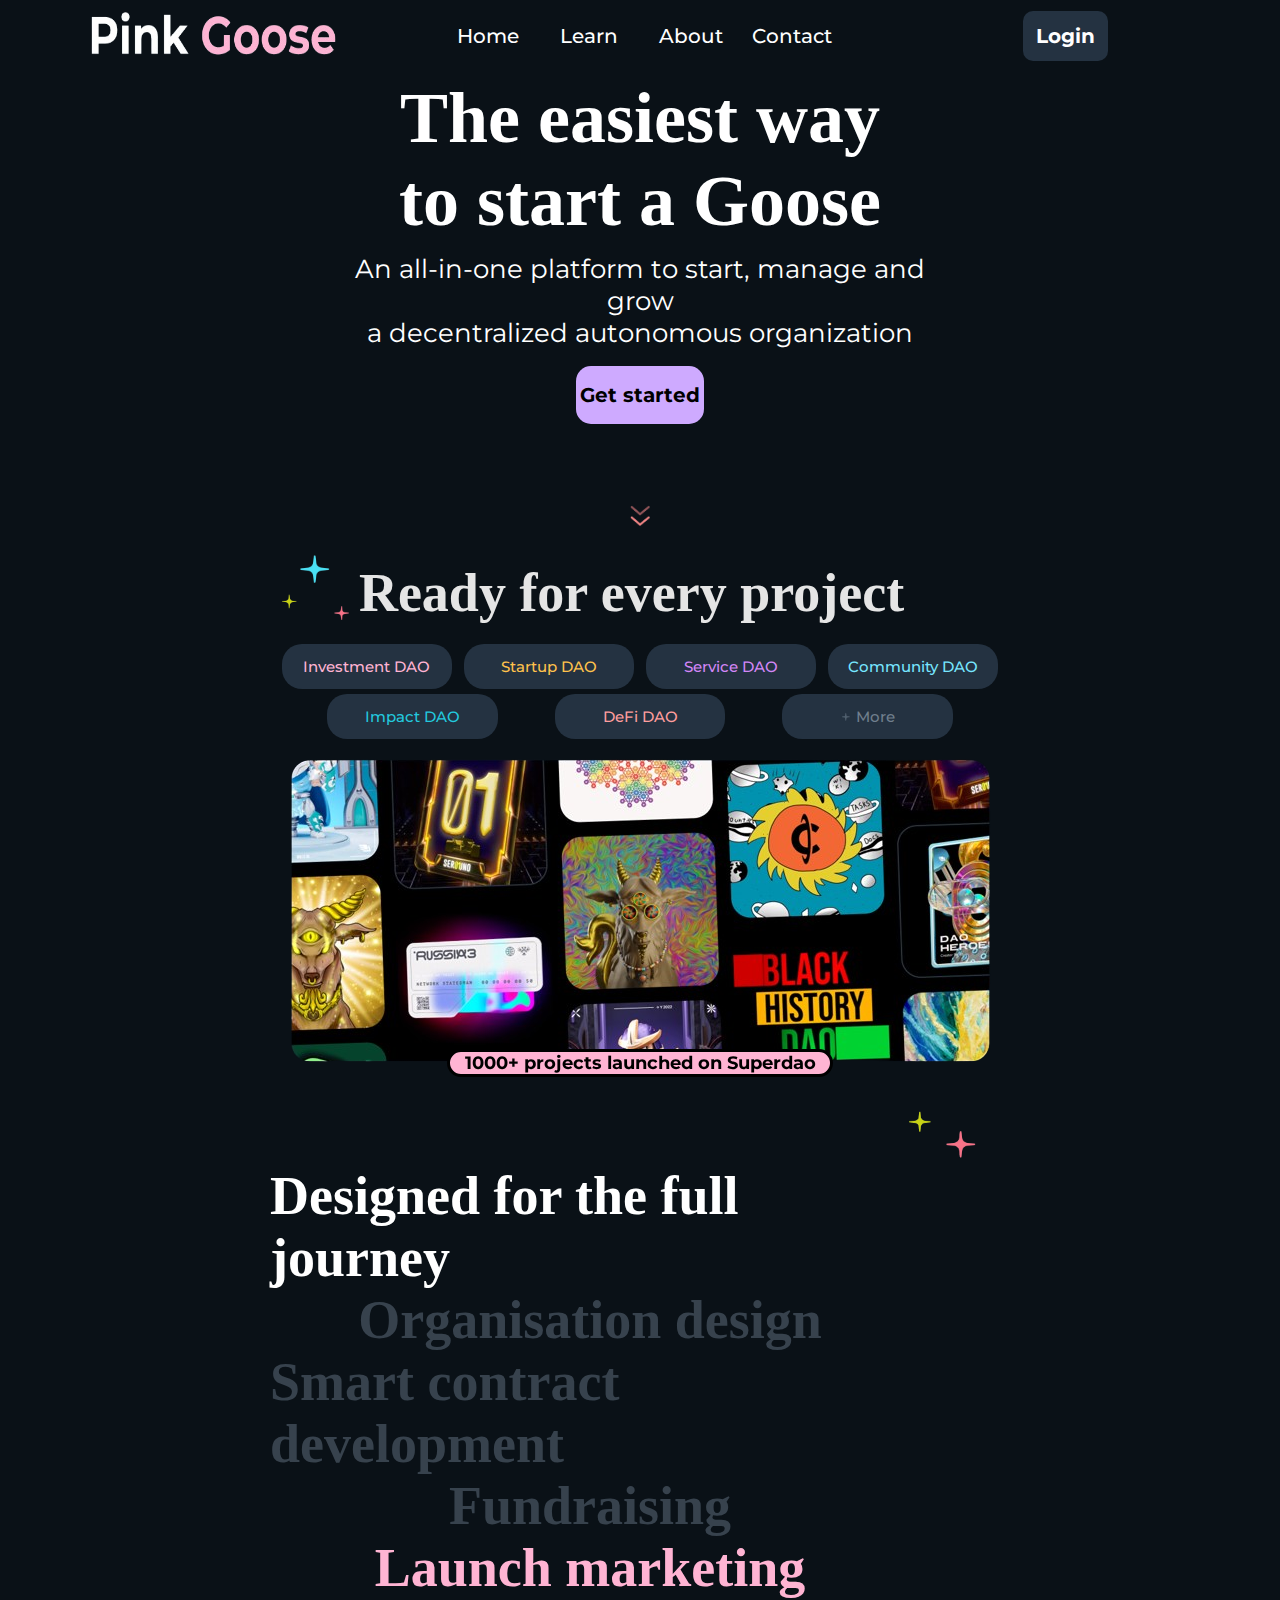
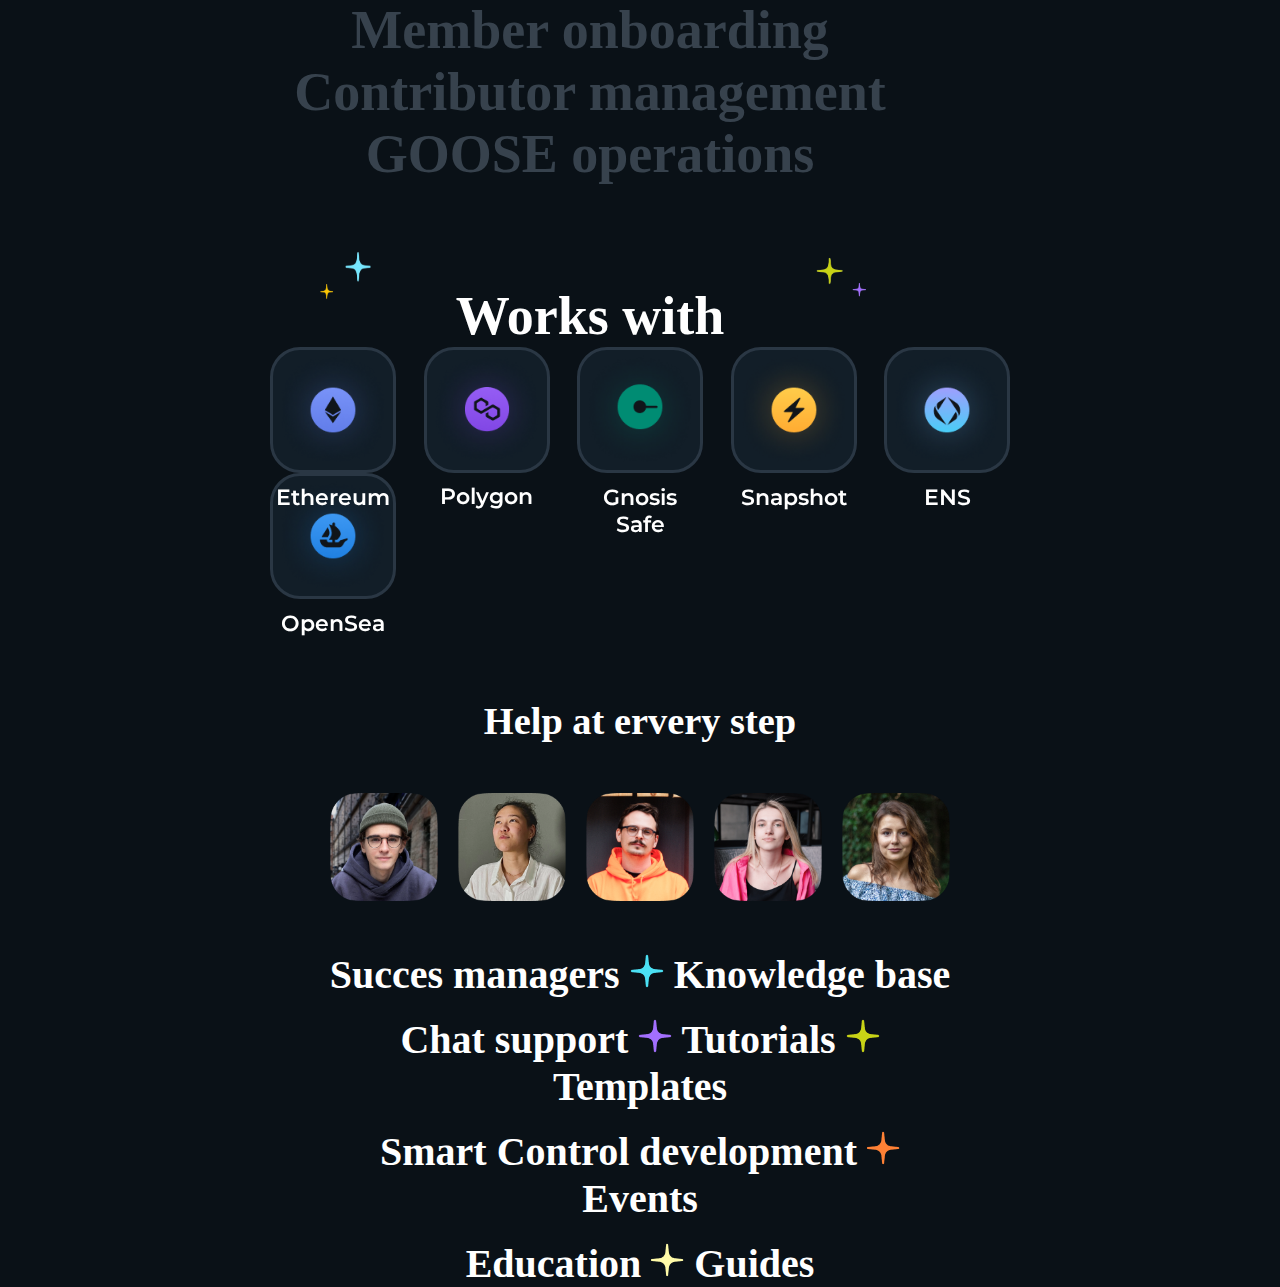
==== contact.html @ ba392bd6 "14-10-24" ====
<!DOCTYPE html>
<html lang="en">

<head>
    <meta charset="UTF-8">
    <meta name="viewport" content="width=device-width, initial-scale=1.0">
    <title>Pink-Goose</title>
    <link rel="stylesheet" href="style/style.css">
    <link rel="preconnect" href="https://fonts.googleapis.com">
    <link href="https://fonts.googleapis.com/css2?family=Montserrat:ital,wght@0,100..900;1,100..900&display=swap" rel="stylesheet">
    <link href="https://fonts.googleapis.com/css2?family=Lato:ital,wght@0,100;0,300;0,400;0,700;0,900;1,100;1,300;1,400;1,700;1,900&family=Montserrat:ital,wght@0,100..900;1,100..900&display=swap" rel="stylesheet">
    <link rel="icon" type="image/x-icon" href="img/Screenshot_2024-10-10_094955-removebg-preview.png">
</head>

<!--
    lijn 203 nog verkeerde lettertype
    lijn 64 & 65 zitten 2 legen divs??
    lijn 115 de sterren moeten nog omhoog


-->


<body>
    <header></header>
    <nav class="flex-row-wrap-evenly-centre">
        <div class="links">
           <a href="index.html"><img src="img/logo.png"></a> 
        </div>
        <div class="midden flex-row-wrap-evenly-centre">
            <div><a href="index.html">Home</a></div>
            <div><a href="#learn">Learn</a></div>
            <div><a href="#about">About</a></div>
            <div><a href="#contact">Contact</a></div>
        </div>
        <div class="rechts">
            <div><a href="google.com">Login</a></div>
        </div>
    </nav>
    <main>
        <div class="centre-content">
            <div class="title-content">
                <div class="title-text">
                    <h1>The easiest way <br> to start a Goose</h1>
                </div>
                <div class="title-subtext">
                    <p1>An all-in-one platform to start, manage and grow <br> a decentralized autonomous organization</p1>
                </div>
                <div class="get-started-button">
                    <div>
                        Get started
                    </div>
                </div>
                <div class="arrow-title">
                    <img src="img/arrows.png">
                </div>
            </div>
            <div id="Learn" class="learn-content">
                    <div class="learn-top">
                        <div>
                            <img class="stars-learn" src="img/stars.png">
                        </div>
                        <div>
                            <h1>Ready for every project</h1>
                        </div>
                        <div></div>
                        <div></div>
                    </div>
                    <div class="flex-wrap-row-evenly">
                        <div class="learn-middle-buttons">
                            <div class="salmon">
                                Investment DAO
                            </div>
                        </div>
                        <div class="learn-middle-buttons">
                            <div class="yellow">   
                                Startup DAO
                            </div>
                        </div>
                        <div class="learn-middle-buttons">
                            <div class="purple">
                                Service DAO
                            </div>
                        </div>
                        <div class="learn-middle-buttons">
                            <div class="blue">
                                Community DAO
                            </div>
                        </div>
                    </div>
                    <div class="flex-wrap-row-evenly">
                        <div class="learn-middle-buttons">
                            <div class="dark-bleu">
                                Impact DAO
                            </div>
                        </div>
                        <div class="learn-middle-buttons">
                            <div class="beige">
                                DeFi DAO
                            </div>
                        </div>
                        <div class="learn-middle-buttons">
                            <div class="grey">
                                <img src="img/plus.png">
                                    More
                            </div>
                        </div>
                    </div>
                    <div class="learn-bottom">
                        <div>
                            <img src="img/blocks.png">
                        </div>
                        <div class="img-undertitle">
                            1000+ projects launched on Superdao
                        </div>
                        <img src="img/two-stars.png" class="two-stars-learn">
                    </div>
                    <div class="learn-middle">
                        <div class="learn-middle-text-white">
                            Designed for the full journey
                        </div>
                        <div class="learn-middle-text">
                            Organisation design
                        </div>
                        <div class="learn-middle-text">
                            Smart contract development
                        </div>
                        <div class="learn-middle-text">
                            Fundraising
                        </div>
                        <div class="learn-middle-text-pink">
                            Launch marketing
                        </div>
                        <div class="learn-middle-text">
                            Member onboarding
                        </div>
                        <div class="learn-middle-text">
                            Contributor management
                        </div>
                        <div class="learn-middle-text">
                            GOOSE operations
                        </div>
                    </div>
                    <div class="spacing"></div>
                    <div class="spacing"></div>
                    <div class="learn-middle-bottom">
                        <img src="img/bleuOrangeStars.png">
                            Works with
                        <img src="img/yellowPurpleStars.png">
                    </div>
                    <div class="learn-button-cards">
                        
                        <div class="learn-button-card">
                            <div class="learn-button-card-ether">
                                <img src="img/ether.png">
                            </div> 
                            <p>Ethereum</p>
                        </div>
                        

                        <div class="learn-button-card">
                            <div class="learn-button-card-poly">
                                <img src="img/poly.png">
                            </div>
                            <div>
                                <p>Polygon</p>
                            </div>
                        </div>
                        

                        <div class="learn-button-card">
                            <div class="learn-button-card-gnosis">
                                <img src="img/gnosis.png">
                            </div>
                            <p>Gnosis Safe</p>
                        </div>
                        

                        <div class="learn-button-card">
                            <div class="learn-button-card-snap">
                                <img src="img/snap.png">
                            </div>
                            <p>Snapshot</p>
                        </div>


                        <div class="learn-button-card">
                            <div class="learn-button-card-ens">
                                <img src="img/ens.png">
                            </div>
                            <p>ENS</p>                            
                        </div>
                        <div class="learn-button-card">
                            <div class="learn-button-card-openSea">
                                <img src="img/open.png">
                            </div>
                            <p>OpenSea</p>
                        </div>
                    </div>
            </div>
            <div class="spacing"></div>
            <div class="spacing"></div>
            <div id="about" class="about-content">
                <div class="about-top-title">
                    <h1>Help at ervery step</h1>
                </div>
                <div class="spacing"></div>
                <div class="about-people-cards">
                    <img src="img/Guy1.png">
                    <img src="img/Wom2.png">
                    <img src="img/Guy3.png">
                    <img src="img/Wom4.png">
                    <img src="img/Wom5.png">
                </div>
                <div class="spacing"></div>
                <div class="about-people-subtext">
                    <p>Succes managers
                    <img src="img/blueStar.png"> 
                    Knowledge base</p>
                    <br>
                    <p>Chat support
                    <img src="img/purpleStar.png">
                    Tutorials 
                    <img src="img/yellowStar.png">
                    Templates</p>
                    <br>
                    <p>Smart Control development
                    <img src="img/orangeStar.png"> 
                    Events</p>
                    <br>
                    <p>Education
                    <img src="img/lightYellowStar.png">
                    Guides</p>
                </div>
            </div>
        </div>
        </div>
    </main>
    <footer>
    </footer>
</body>

</html>
---- style/style.css ----
/* reussables */

.flex-row-wrap-evenly-centre{
    display: flex;
    flex-direction: row;
    flex-wrap: wrap;
    justify-content: space-evenly;
    align-items: center;
}

.flex-wrap-row-evenly{
    display: flex;
    flex-wrap: wrap;
    flex-direction: row;
    justify-content: space-evenly;
}

.flex-wrap-column-evenly-center{
    display: flex;
    flex-wrap: wrap;
    flex-direction: column;
    justify-content: space-evenly;
    align-items: center;
}

.lato{
    font-family: "Lato", sans-serif;
}

.montserrat{
    font-family: "Montserrat", sans-serif;
}

.salmon{
    color: #FFB4D3;
}

.yellow{
    color: #FFC24C;
}

.purple{
    color: #D387F7;
}

.blue{
    color: #77E6FF
}

.dark-bleu{
    color: #23C9DE
}

.beige{
    color: #FF9E9E;
}

.grey{
    color: #707F8D;
}

*{
    margin: 0;
    padding: 0;
}

body {
    background-color: #0a1117;
}

nav{
    height: 8vh;
    position: sticky;
    top: 0;
    background-color: #0a1117;
}

.links{
    width: 33%;
    display: flex;
    align-items: center;
    flex-direction: column;
}

.links img{
    height: 45px;
    width: 246px;
}

.midden{
    display: flex;
    width: 33%;
    height: 8vh;
}

.midden div{
    color: white;
    width: 20%;
    height: 50%;
    text-align: center;
    align-content: center;
    border-radius: 25px;
    font-weight: bolder;
    font-family: "Montserrat", sans-serif;
    font-size: 20px;
    font-weight: 500;
}

.midden div a{
    color: white;
    text-decoration: none;
}

.midden div:hover{
    background-color: #ffffffa3;
}

.rechts{
    height: 8vh;
    display: flex;
    width: 33%;
    align-items: center;
    flex-direction: row;
    flex-wrap: wrap;
    align-content: center;
    justify-content: center;
}

.rechts div{
    background-color: #243241;
    width: 20%;
    height: 70%;
    text-align: center;
    align-content: center;
    border-radius: 10px;
}

.rechts div a{
    text-decoration: none;
    color: white;
    font-weight: bolder;
    font-family: "Montserrat", sans-serif;
    font-size: 20px;
}

main {
    display: flex;
    flex-direction: column;
    flex-wrap: wrap;
    align-content: space-around;
}

.centre-content{
    width: 50%;
}

.title-content{
    display: flex;
    text-align: center;
    flex-direction: column;
    align-content: center;
    flex-wrap: wrap;
    align-items: center;
}

.title-text{
    padding: 5px;
}

.title-text h1{
    color: #ffffff;
    font-size: 72px;
    font-weight: bold;
}

.title-subtext{
    padding: 5px;
}

.title-subtext p1{
    color: #ffffff;
    font-family: "Montserrat", sans-serif;
    font-size: 26px;
}

.get-started-button{
    display: flex;
    padding: 5px;
    width: 20%;
    height: 8vh;
    flex-wrap: wrap;
    align-content: center;
}

.get-started-button div{
    background-color: #CEAAFF;
    height: 80%;
    width: 100%;
    text-align: center;
    align-content: center;
    border-radius: 15px;
    font-family: "Montserrat", sans-serif;
    font-weight: bold;
    font-size: 20px;
}

.arrow-title{
    display: flex;
    height: 10vh;
    flex-wrap: wrap;
    align-items: flex-end;
}

.arrow-title img{
    height: 21px;
    width: 20.5px;
}

.learn-content{   
    display: flex;
    justify-content: space-between;
    flex-direction: column;
    align-content: center;
    flex-wrap: wrap;
}


.learn-top{
    padding-top: 20px;
    display: flex;
    text-align: center;
    flex-direction: row;
    align-content: center;
    flex-wrap: wrap;
    align-items: center;
    width: 100%;
    justify-content: space-between;
}

.learn-top h1{
    color: #E5E5E5;
    font-size: 54px;
    font-weight: bold;
}

.stars-learn{
    height: 89.18px;
    width: 86px;    
}

.learn-middle-buttons{
    display: flex;
    background-color: #243241;
    width: 23%;
    height: 5vh;
    margin-top: 5px;
    border-radius: 20px;
    text-align: center;
    align-items: center;
    justify-content: center;
    font-family: "Montserrat", sans-serif;
    font-weight: 500;
    font-size: 15px;
}

.flex-wrap-row-evenly{
    display: flex;
    flex-wrap: wrap;
    flex-direction: row;
    justify-content: space-evenly;
}

.learn-middle-buttons img{
    height: 10px;
}

.learn-bottom{
    display: flex;
    flex-direction: column;
    flex-wrap: wrap;
    align-content: center;
    align-items: center;

}

.img-undertitle{
    font-family: "Montserrat", sans-serif;
    font-weight: bold;
    font-size: 18px;
    border-style: solid;
    position: relative;
    bottom: 31px;
    display: flex;
    height: fit-content;
    border-radius: 25px;
    width: 380px;
    background-color: #FFB4D3;
    text-align: center;
    flex-direction: row;
    flex-wrap: wrap;
    align-content: center;
    justify-content: center;
}

.learn-middle{
    display: flex;
    flex-direction: column;
    flex-wrap: wrap;
    width: 100%;
    align-content: center;
    align-items: center;
}

.learn-middle-text{
    color: #37424D;
    font-weight: bold;
    font-size: 54px;
}

.learn-middle-text-white{
    color: white;
    font-weight: bold;
    font-size: 54px;
}

.learn-middle-text-pink{
    color: #FFB4D3;
    font-weight: bold;
    font-size: 54px;
}

.two-stars-learn{
    width: 76.17px;
    height: 57px;
    position: relative;
    left: 300px;

}

.learn-middle-bottom{
    display: flex;
    flex-direction: row;
    flex-wrap: wrap;
    width: 100%;
    align-content: center;
    align-items: center;
    font-weight: bold;
    color: white;
    font-size: 54px;
    justify-content: space-around;
}

.learn-middle-bottom img{
    height: 53.17px;
    width: 66.96px;
    position: relative;
    bottom: 40px;
}

.spacing{
    height: 50px;
}


.learn-button-cards{
    display: flex;
    flex-wrap: wrap;
    flex-direction: row;
    justify-content: space-between;
}

.learn-button-cards img{
   height: auto;
   width: 100%;
}

.learn-button-card{
    display: flex;
    height: 120px;
    width: 120px;
    border: #2A3744;
    border-style: solid;
    background-color: #121E28;
    border-radius: 30px;
    flex-direction: column;
    flex-wrap: nowrap;
    align-content: center;
}

.learn-button-card p{
    text-align: center;
    position: relative;
    color: white;
    top: 10px;
    font-family: "Montserrat", sans-serif;
    font-weight: 600;
    font-size: 22px;
}

.about-content{
    display: flex;
    flex-direction: column;

}

.about-top-title{
    font-size: larger;
    text-align: center;
    color: white;
}

.about-people-cards{
    display: flex;
    flex-direction: row;
    flex-wrap: wrap;
    justify-content: space-around;
}

.about-people-cards img{
    height: 17%;
    width: 17%;
}

.about-people-subtext{
    color: white;
    text-align: center;
}

.about-people-subtext p{
    font-weight: 700;
    font-size: 40px;
}

.about-weekly{
    background-color: #121E28;
    border: #2A3744;
    border-radius: 10px;
    border-style: solid;
    width: 100%;
    height: 390px;
}

.about-weekly-title{
    color: white;
    font-weight: 700;
    font-size: 54px;
}

.about-weekly-subtext{
    color: #9AAFC3;
    font-weight: 600;
    font-size: 36px;
}

.about-weekly-form{
    display: flex;
    width: 80%;
    flex-wrap: wrap;
    flex-direction: row;

}

#weekly-email-input{
    border-color: #2A3744;
    border-radius: 2px;
    border-style: solid;
    background-color: #121E28;
    color: white;
    width: 450px;
    height: 65px;
    border-radius: 10px;
}

#weekly-email-input:focus{
    border-style: none;
}

#weekly-email-button{
    background-color: #CEAAFF;
    width: 170px;
    height: 65px;
    border-radius: 10px;


}
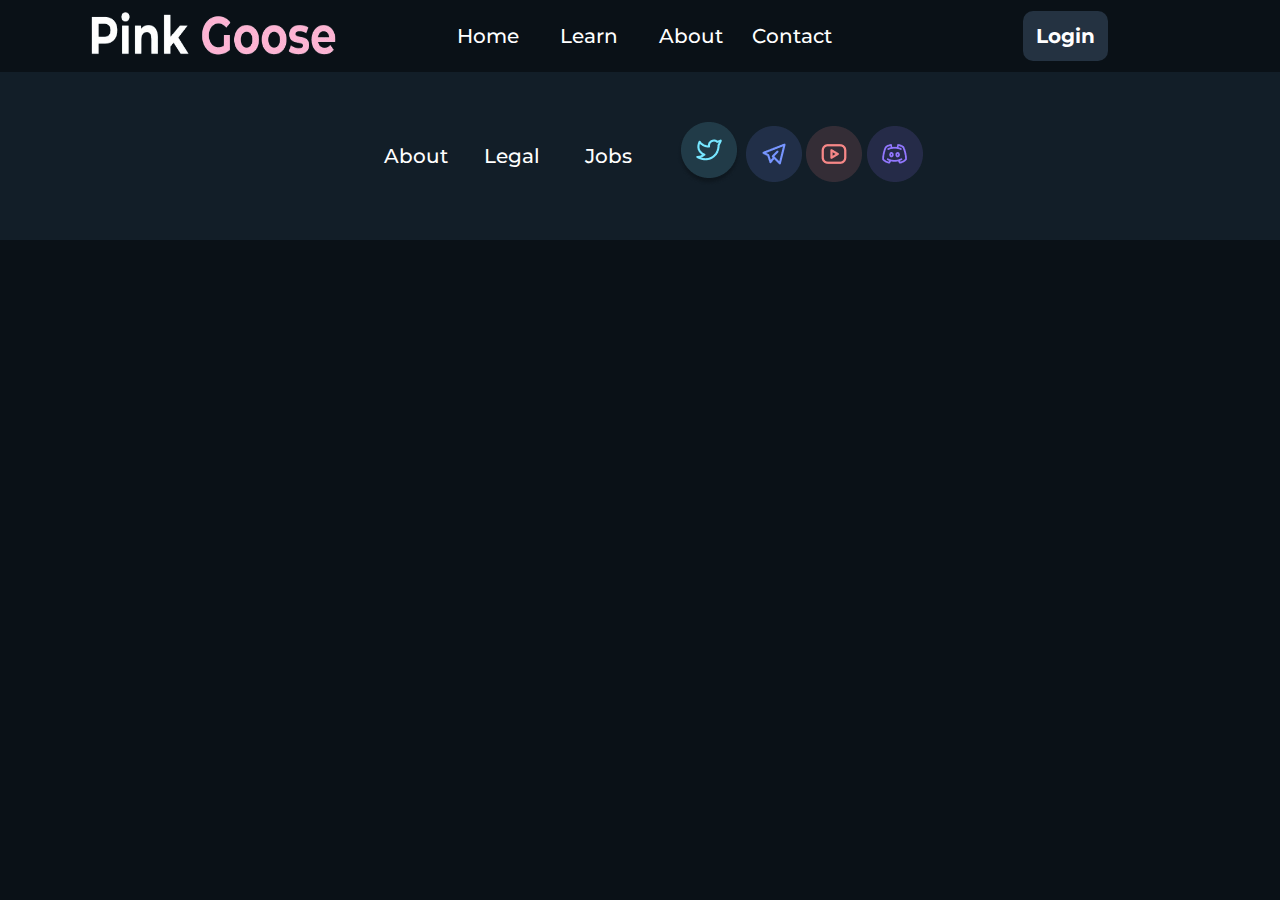
==== commit 7e830711: "16-10-24" ====
--- a/contact.html
+++ b/contact.html
@@ -12,232 +12,48 @@
     <link rel="icon" type="image/x-icon" href="img/Screenshot_2024-10-10_094955-removebg-preview.png">
 </head>
 
-<!--
-    lijn 203 nog verkeerde lettertype
-    lijn 64 & 65 zitten 2 legen divs??
-    lijn 115 de sterren moeten nog omhoog
+<body>
+    <header>
 
-
--->
-
-
-<body>
-    <header></header>
-    <nav class="flex-row-wrap-evenly-centre">
-        <div class="links">
-           <a href="index.html"><img src="img/logo.png"></a> 
-        </div>
-        <div class="midden flex-row-wrap-evenly-centre">
-            <div><a href="index.html">Home</a></div>
-            <div><a href="#learn">Learn</a></div>
-            <div><a href="#about">About</a></div>
-            <div><a href="#contact">Contact</a></div>
-        </div>
-        <div class="rechts">
-            <div><a href="google.com">Login</a></div>
-        </div>
-    </nav>
+    </header>
+    <section>
+        <nav class="flex-row-wrap-evenly-centre">
+            <div class="links">
+               <a href="index.html"><img src="img/logo.png"></a> 
+            </div>
+            <div class="midden flex-row-wrap-evenly-centre">
+                <div><a href="index.html">Home</a></div>
+                <div><a href="#learn">Learn</a></div>
+                <div><a href="#about">About</a></div>
+                <div><a href="#contact">Contact</a></div>
+            </div>
+            <div class="rechts">
+                <div><a href="google.com">Login</a></div>
+            </div>
+        </nav>
+    </section>
+   
     <main>
         <div class="centre-content">
-            <div class="title-content">
-                <div class="title-text">
-                    <h1>The easiest way <br> to start a Goose</h1>
-                </div>
-                <div class="title-subtext">
-                    <p1>An all-in-one platform to start, manage and grow <br> a decentralized autonomous organization</p1>
-                </div>
-                <div class="get-started-button">
-                    <div>
-                        Get started
-                    </div>
-                </div>
-                <div class="arrow-title">
-                    <img src="img/arrows.png">
-                </div>
-            </div>
-            <div id="Learn" class="learn-content">
-                    <div class="learn-top">
-                        <div>
-                            <img class="stars-learn" src="img/stars.png">
-                        </div>
-                        <div>
-                            <h1>Ready for every project</h1>
-                        </div>
-                        <div></div>
-                        <div></div>
-                    </div>
-                    <div class="flex-wrap-row-evenly">
-                        <div class="learn-middle-buttons">
-                            <div class="salmon">
-                                Investment DAO
-                            </div>
-                        </div>
-                        <div class="learn-middle-buttons">
-                            <div class="yellow">   
-                                Startup DAO
-                            </div>
-                        </div>
-                        <div class="learn-middle-buttons">
-                            <div class="purple">
-                                Service DAO
-                            </div>
-                        </div>
-                        <div class="learn-middle-buttons">
-                            <div class="blue">
-                                Community DAO
-                            </div>
-                        </div>
-                    </div>
-                    <div class="flex-wrap-row-evenly">
-                        <div class="learn-middle-buttons">
-                            <div class="dark-bleu">
-                                Impact DAO
-                            </div>
-                        </div>
-                        <div class="learn-middle-buttons">
-                            <div class="beige">
-                                DeFi DAO
-                            </div>
-                        </div>
-                        <div class="learn-middle-buttons">
-                            <div class="grey">
-                                <img src="img/plus.png">
-                                    More
-                            </div>
-                        </div>
-                    </div>
-                    <div class="learn-bottom">
-                        <div>
-                            <img src="img/blocks.png">
-                        </div>
-                        <div class="img-undertitle">
-                            1000+ projects launched on Superdao
-                        </div>
-                        <img src="img/two-stars.png" class="two-stars-learn">
-                    </div>
-                    <div class="learn-middle">
-                        <div class="learn-middle-text-white">
-                            Designed for the full journey
-                        </div>
-                        <div class="learn-middle-text">
-                            Organisation design
-                        </div>
-                        <div class="learn-middle-text">
-                            Smart contract development
-                        </div>
-                        <div class="learn-middle-text">
-                            Fundraising
-                        </div>
-                        <div class="learn-middle-text-pink">
-                            Launch marketing
-                        </div>
-                        <div class="learn-middle-text">
-                            Member onboarding
-                        </div>
-                        <div class="learn-middle-text">
-                            Contributor management
-                        </div>
-                        <div class="learn-middle-text">
-                            GOOSE operations
-                        </div>
-                    </div>
-                    <div class="spacing"></div>
-                    <div class="spacing"></div>
-                    <div class="learn-middle-bottom">
-                        <img src="img/bleuOrangeStars.png">
-                            Works with
-                        <img src="img/yellowPurpleStars.png">
-                    </div>
-                    <div class="learn-button-cards">
-                        
-                        <div class="learn-button-card">
-                            <div class="learn-button-card-ether">
-                                <img src="img/ether.png">
-                            </div> 
-                            <p>Ethereum</p>
-                        </div>
-                        
-
-                        <div class="learn-button-card">
-                            <div class="learn-button-card-poly">
-                                <img src="img/poly.png">
-                            </div>
-                            <div>
-                                <p>Polygon</p>
-                            </div>
-                        </div>
-                        
-
-                        <div class="learn-button-card">
-                            <div class="learn-button-card-gnosis">
-                                <img src="img/gnosis.png">
-                            </div>
-                            <p>Gnosis Safe</p>
-                        </div>
-                        
-
-                        <div class="learn-button-card">
-                            <div class="learn-button-card-snap">
-                                <img src="img/snap.png">
-                            </div>
-                            <p>Snapshot</p>
-                        </div>
-
-
-                        <div class="learn-button-card">
-                            <div class="learn-button-card-ens">
-                                <img src="img/ens.png">
-                            </div>
-                            <p>ENS</p>                            
-                        </div>
-                        <div class="learn-button-card">
-                            <div class="learn-button-card-openSea">
-                                <img src="img/open.png">
-                            </div>
-                            <p>OpenSea</p>
-                        </div>
-                    </div>
-            </div>
-            <div class="spacing"></div>
-            <div class="spacing"></div>
-            <div id="about" class="about-content">
-                <div class="about-top-title">
-                    <h1>Help at ervery step</h1>
-                </div>
-                <div class="spacing"></div>
-                <div class="about-people-cards">
-                    <img src="img/Guy1.png">
-                    <img src="img/Wom2.png">
-                    <img src="img/Guy3.png">
-                    <img src="img/Wom4.png">
-                    <img src="img/Wom5.png">
-                </div>
-                <div class="spacing"></div>
-                <div class="about-people-subtext">
-                    <p>Succes managers
-                    <img src="img/blueStar.png"> 
-                    Knowledge base</p>
-                    <br>
-                    <p>Chat support
-                    <img src="img/purpleStar.png">
-                    Tutorials 
-                    <img src="img/yellowStar.png">
-                    Templates</p>
-                    <br>
-                    <p>Smart Control development
-                    <img src="img/orangeStar.png"> 
-                    Events</p>
-                    <br>
-                    <p>Education
-                    <img src="img/lightYellowStar.png">
-                    Guides</p>
-                </div>
-            </div>
+           
         </div>
-        </div>
-    </main>
-    <footer>
-    </footer>
+    </div>
+</div>
+</main>
+<footer class="flex-row-wrap-evenly-centre footer-content">
+    <div class="footer-links montserrat">
+        <div><a href="">About</a></div>
+        <div><a href="">Legal</a></div>
+        <div><a href="">Jobs</a></div>
+    </div>
+    <div class="footer-buttons flex-row-wrap-evenly-centre">
+        <div><img src="img/twitter.png" alt="twitter-logo"></div>
+        <div><img src="img/telegram.png" alt="telegram-logo"></div>
+        <div><img src="img/youtube.png" alt="youtube-logo"></div>
+        <div><img src="img/discord_1 1.png" alt="discord-logo"></div>
+    </div>
+    
+</footer>
 </body>
 
-</html>+</html--- a/style/style.css
+++ b/style/style.css
@@ -434,10 +434,16 @@
 .about-weekly{
     background-color: #121E28;
     border: #2A3744;
-    border-radius: 10px;
+    border-radius: 30px;
     border-style: solid;
     width: 100%;
-    height: 390px;
+    height: 300px;
+    display: flex;
+    flex-wrap: wrap;
+    flex-direction: column;
+    justify-content: space-evenly;
+    border-width: 2px;
+    align-items: center;
 }
 
 .about-weekly-title{
@@ -454,9 +460,11 @@
 
 .about-weekly-form{
     display: flex;
-    width: 80%;
-    flex-wrap: wrap;
-    flex-direction: row;
+    width: 101%;
+    flex-wrap: nowrap;
+    flex-direction: row;
+    align-items: center;
+    justify-content: space-between;
 
 }
 
@@ -467,8 +475,8 @@
     background-color: #121E28;
     color: white;
     width: 450px;
-    height: 65px;
-    border-radius: 10px;
+    height: 50px;
+    border-radius: 15px;
 }
 
 #weekly-email-input:focus{
@@ -478,8 +486,181 @@
 #weekly-email-button{
     background-color: #CEAAFF;
     width: 170px;
-    height: 65px;
+    height: 54px;
+    border-radius: 12px;
+}
+
+.about-press{
+    display: flex;
+    flex-direction: column;
+    flex-wrap: wrap;
+    width: 100%;
+    height: 30vh;
+}
+
+.about-press-title{
+    color: white;
+    font-size: 25px;
+    font-weight: 700;
+}
+
+.about-press-card{
+    width: 28%;
+    height: 30vh;
+    border-radius: 20px;
+    font-family: "Montserrat", sans-serif;
+}
+
+.about-press-cards{
+    display: flex;
+    flex-direction: row;
+    flex-wrap: wrap;
+    justify-content: space-between;
+}
+
+.about-press-cards h1{
+    font-size: 17px;
+    font-weight: 700;
+}
+
+.about-press-cards p{
+    font-size: 13px;
+    font-weight: 600;
+}
+
+.about-press-cards img{
+    height: 30px;
+}
+
+.about-press-card-decrypt{
+    background-color: #77E6FF;
+    padding: 15px;
+}
+
+.about-press-card-blockworks{
+    background-color: #E2C1F9;
+    padding: 15px;
+}
+
+.about-press-card-techcrunch{
+    background-color: #DBE268;
+    padding: 15px;
+}
+
+.about-press-cards-subtext{
+    display: flex;
+    align-items: center;
+}
+
+.about-press-cards-content{
+    display: flex;
+    flex-direction: column;
+    flex-wrap: wrap;
+    height: 91%;
+    justify-content: space-between;
+}
+
+.about-podcasts-title{
+    color: white;
+    font-size: 25px;
+    font-weight: 700;
+}
+
+.about-podcasts-cards{
+    display: flex;
+    flex-direction: row;
+    flex-wrap: wrap;
+    justify-content: space-between;
+    width: 100%;
+}
+
+.about-podcasts-cards h1{
+    color:white;
+    font-size: 17px;
+    font-weight: 700;
+}
+
+.about-podcasts-cards p{
+    color: #E2E2E2;
+    font-size: 13px;
+    font-weight: 600;
+}
+
+.about-podcasts-cards img{
+    height: 50px;
+    width: 50px;
+}
+
+
+.about-podcast-card{
+    background-color: #2A3744;
+    border-style: solid;
     border-radius: 10px;
-
-
+    border-color: grey;
+    border-width: 2px;
+    width: 28%;
+    height: 30vh;
+    border-radius: 20px;
+    font-family: "Montserrat", sans-serif;
+    padding: 15px;
+}
+
+.about-podcasts-subtext{
+    display: flex;
+    align-items: center;
+}
+
+.about-podcasts-subtext img{
+    height: unset;
+    width: unset;
+    /* alleen gedaan omdat de afbeelding
+        een rare vorm heeft */
+    position: relative;
+    top: 4px;
+}
+
+.about-podcasts-content{
+    display: flex;
+    flex-direction: column;
+    flex-wrap: wrap;
+    height: 91%;
+    justify-content: space-between;
+}
+
+.footer-content{
+    background-color: #121E28;
+    height: 168px;
+    justify-content: center;
+}
+
+.footer-links{
+    display: flex;
+    width: 25%;
+    height: 8vh;
+    flex-direction: row;
+    flex-wrap: wrap;
+    align-content: center;
+    justify-content: space-evenly;
+}
+
+.footer-links div{
+    color: white;
+    width: 20%;
+    height: 50%;
+    text-align: center;
+    align-content: center;
+    border-radius: 25px;
+    font-weight: bolder;
+    font-family: "Montserrat", sans-serif;
+    font-size: 20px;
+    font-weight: 500;
+}
+
+.footer-links div a{
+    color: white;
+    text-decoration: none;
+}
+
+.footer-buttons{
+    width: 20%;
 }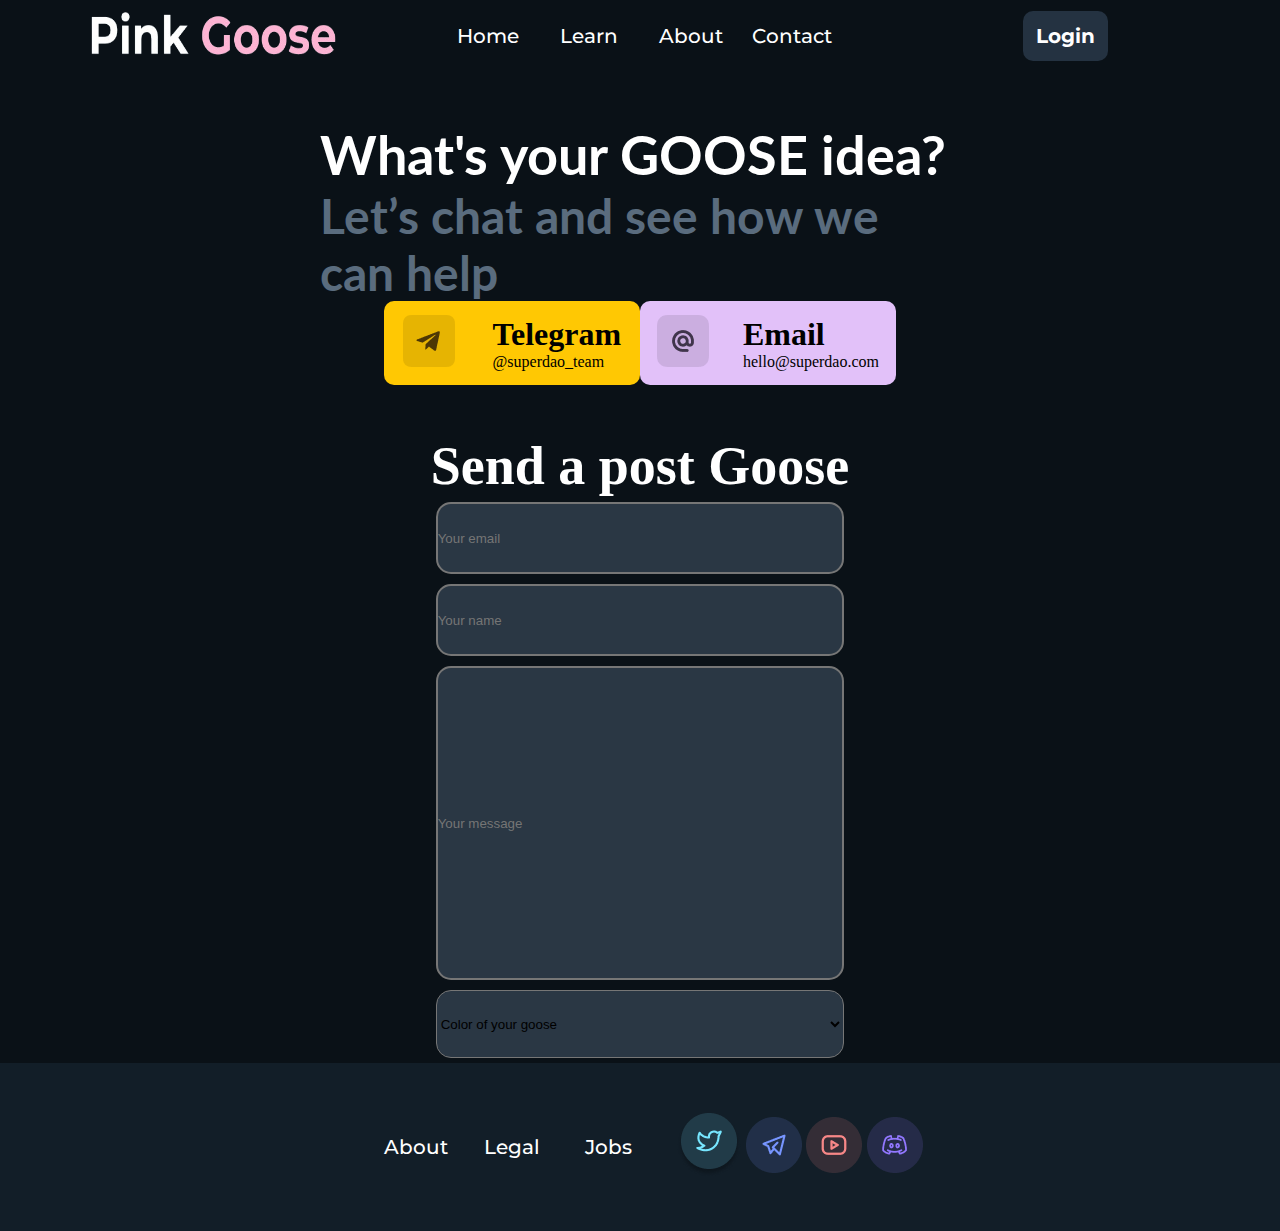
==== commit 59288df7: "16-10-24" ====
--- a/contact.html
+++ b/contact.html
@@ -35,7 +35,59 @@
    
     <main>
         <div class="centre-content">
-           
+            <div class="spacing"></div>
+           <div class="contact-top">
+                <div class="contact-top-text lato">
+                    <h1>What's your GOOSE idea?</h1>
+                    <p>Let’s chat and see how we can help</p>
+                </div>
+                <div class="content-top-cards">
+                    <div class="content-card-telegram">
+                        <div class="logo">
+                            <img src="img/contactTelegram.png" alt="contact-telegram">
+                        </div>
+                        <div class="text">
+                            <div class="titlw">
+                                <h1>Telegram</h1>
+                            </div>
+                            <div class="subtext">
+                                <p>@superdao_team</p>
+                            </div>
+                        </div>
+                    </div>
+
+                    <div class="content-card-email">
+                        <div class="logo">
+                            <img src="img/contactEmail.png" alt="contact-email">
+                        </div>
+                        <div class="text">
+                            <div class="titlw">
+                                <h1>Email</h1>
+                            </div>
+                            <div class="subtext">
+                                hello@superdao.com
+                            </div>
+                        </div>
+                    </div>
+                </div>
+                <div class="spacing"></div>
+                <div class="contact-form">
+                    <h1>Send a post Goose</h1>
+                    <form>
+                        <input type="email" name="email" placeholder="Your email" class="norm">
+                        <input type="text" name="name" placeholder="Your name" class="norm">
+                        <input type="text" name="message" placeholder="Your message" class="bigger">
+                        <select name="color" class="norm">
+                            <option value="" disabled selected>Color of your goose</option>
+                            <option value="red">Red</option>
+                            <option value="white">White</option>
+                            <option value="blue">Blue</option>
+                            <option value="black">Black</option>
+                        </select>
+
+                    </form>
+                </div>
+           </div>
         </div>
     </div>
 </div>
--- a/style/style.css
+++ b/style/style.css
@@ -663,4 +663,93 @@
 
 .footer-buttons{
     width: 20%;
+}
+
+/* content pagina */
+.contact-top{    
+    display: flex;
+    flex-direction: column;
+    flex-wrap: wrap;
+    align-content: center;
+    align-items: center;
+}
+
+.contact-top-text h1{
+    color: white;
+    font-size: 54px;
+    font-weight: 700;
+}
+
+.contact-top-text p{
+    color: #5A6C7E;
+    font-size: 48px;
+    font-weight: 700;
+}
+
+.content-top-cards img{
+    height: 52px;
+    width: 52px;
+}
+
+.content-top-cards{
+    display: flex;
+    justify-content: space-between;
+    width: 80%;
+}
+
+.content-card-telegram{
+    background-color: #FFC803;
+    display: flex;
+    justify-content: space-around;
+    width: 280px;
+    height: 84px;
+    align-items: center;
+    border-radius: 10px;
+}
+
+.content-card-email{
+    background-color: #E2C1F9;
+    display: flex;
+    justify-content: space-around;
+    width: 280px;
+    height: 84px;
+    align-items: center;
+    border-radius: 10px;
+}
+
+.contact-form{
+    display: flex;
+    flex-direction: column;
+}
+
+.contact-form h1{
+    color: white;
+    font-size: 54px;
+    font-weight: 700;
+}
+
+form{
+    display: flex;
+    flex-direction: column;
+}
+
+.norm{
+    height: 68px;
+    background-color: #2A3744;
+    border-style: solid;
+    border-radius: 15px;
+    margin: 5px;
+}
+
+.bigger{
+    height: 310px;
+    border-style: solid;
+    background-color: #2A3744;
+    border-radius: 15px;
+    margin: 5px;
+}
+
+.bigger::placeholder{
+    
+    text-align: left;
 }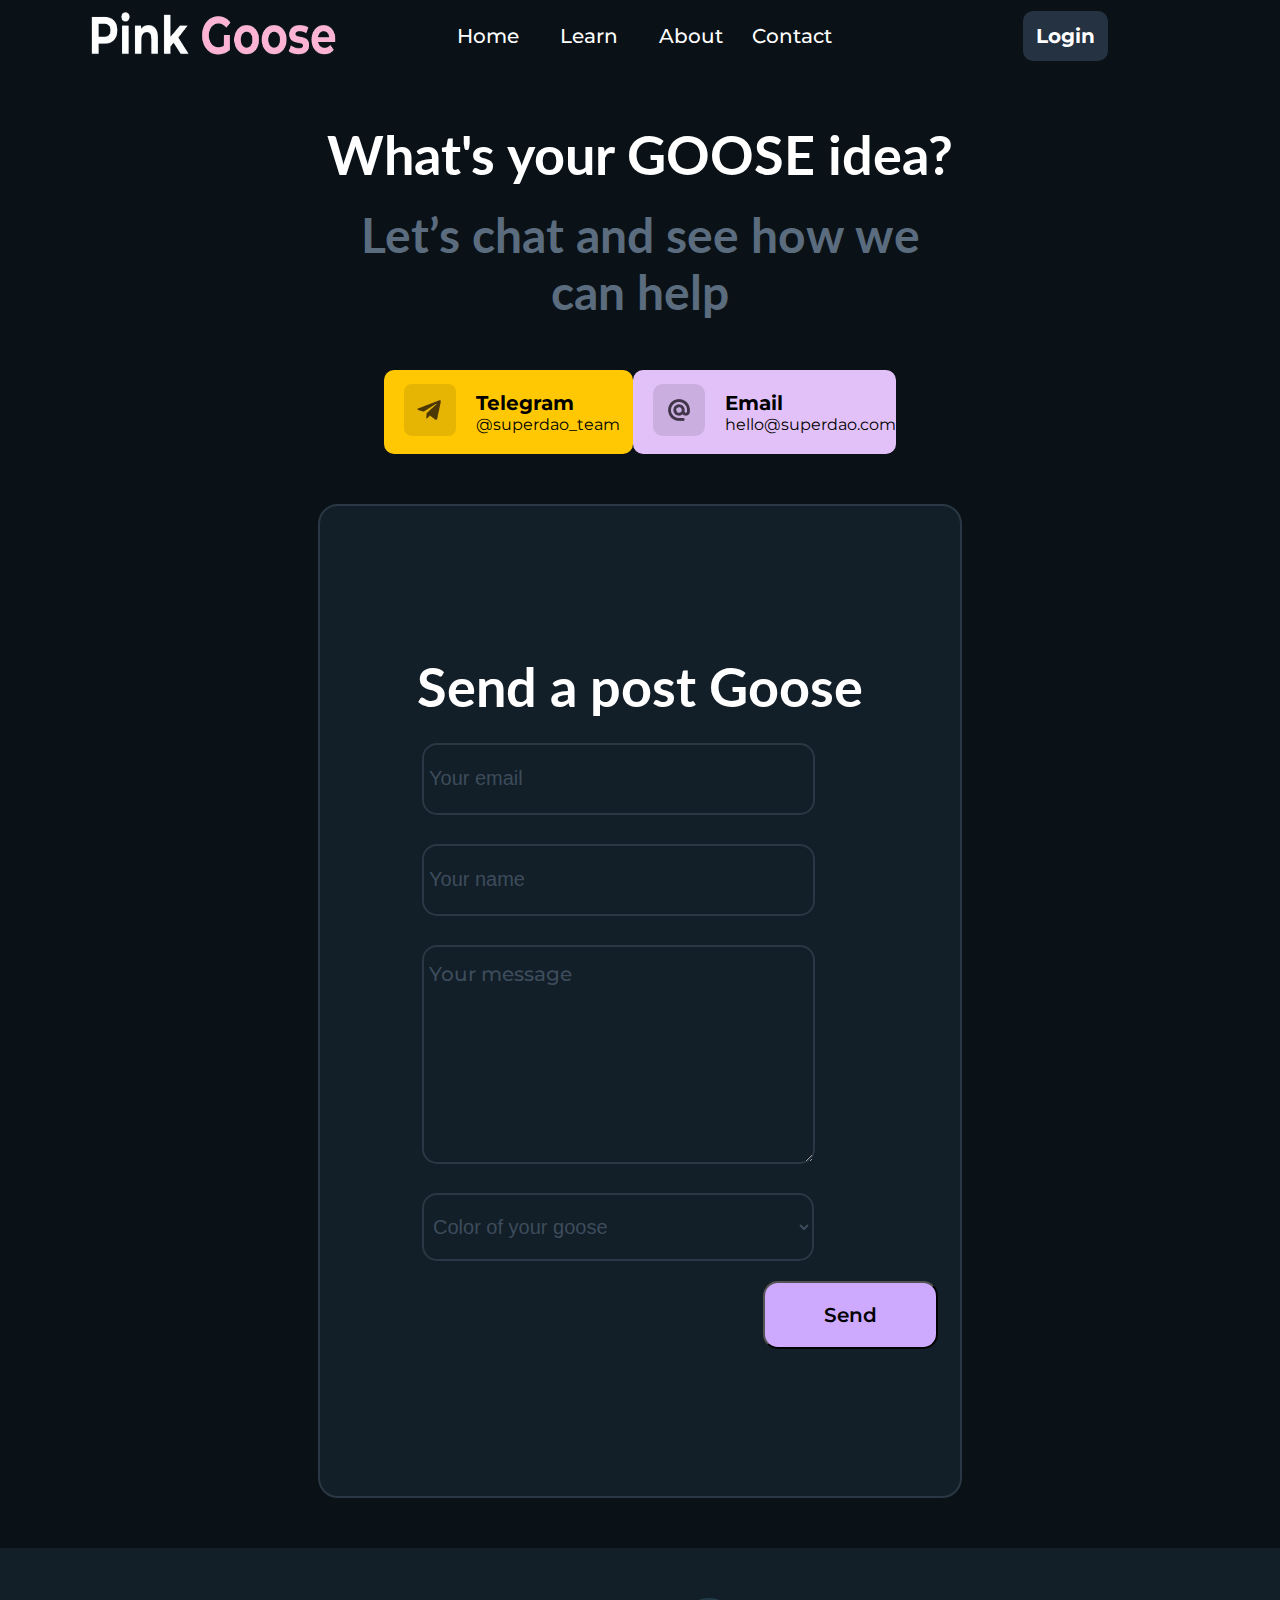
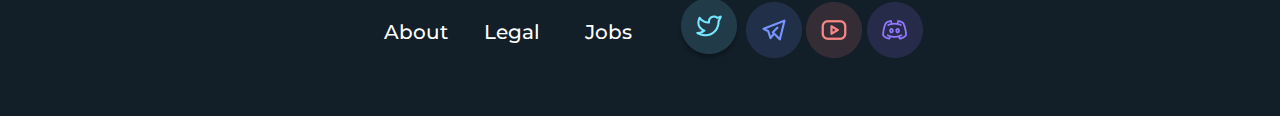
==== commit 87d5260c: "17-10-24" ====
--- a/contact.html
+++ b/contact.html
@@ -1,48 +1,54 @@
 <!DOCTYPE html>
+
 <html lang="en">
 
-<head>
-    <meta charset="UTF-8">
-    <meta name="viewport" content="width=device-width, initial-scale=1.0">
-    <title>Pink-Goose</title>
-    <link rel="stylesheet" href="style/style.css">
-    <link rel="preconnect" href="https://fonts.googleapis.com">
-    <link href="https://fonts.googleapis.com/css2?family=Montserrat:ital,wght@0,100..900;1,100..900&display=swap" rel="stylesheet">
-    <link href="https://fonts.googleapis.com/css2?family=Lato:ital,wght@0,100;0,300;0,400;0,700;0,900;1,100;1,300;1,400;1,700;1,900&family=Montserrat:ital,wght@0,100..900;1,100..900&display=swap" rel="stylesheet">
-    <link rel="icon" type="image/x-icon" href="img/Screenshot_2024-10-10_094955-removebg-preview.png">
-</head>
+    <head>
+        <meta charset="UTF-8">
+        <meta name="viewport" content="width=device-width, initial-scale=1.0">
+        <title>Pink-Goose</title>
+        <link rel="stylesheet" href="style/style.css">
+        <link rel="preconnect" href="https://fonts.googleapis.com">
+        <link href="https://fonts.googleapis.com/css2?family=Montserrat:ital,wght@0,100..900;1,100..900&display=swap" rel="stylesheet">
+        <link href="https://fonts.googleapis.com/css2?family=Lato:ital,wght@0,100;0,300;0,400;0,700;0,900;1,100;1,300;1,400;1,700;1,900&family=Montserrat:ital,wght@0,100..900;1,100..900&display=swap" rel="stylesheet">
+        <link rel="icon" type="image/x-icon" href="img/Screenshot_2024-10-10_094955-removebg-preview.png">
+    </head>
 
-<body>
-    <header>
+    <body>
+        <header>
 
-    </header>
-    <section>
-        <nav class="flex-row-wrap-evenly-centre">
-            <div class="links">
-               <a href="index.html"><img src="img/logo.png"></a> 
-            </div>
-            <div class="midden flex-row-wrap-evenly-centre">
-                <div><a href="index.html">Home</a></div>
-                <div><a href="#learn">Learn</a></div>
-                <div><a href="#about">About</a></div>
-                <div><a href="#contact">Contact</a></div>
-            </div>
-            <div class="rechts">
-                <div><a href="google.com">Login</a></div>
-            </div>
-        </nav>
-    </section>
-   
-    <main>
-        <div class="centre-content">
+        </header>
+        <section>
+            <nav class="flex-row-wrap-evenly-centre">
+                <div class="links">
+                <a href="index.html"><img src="img/logo.png"></a> 
+                </div>
+                <div class="midden flex-row-wrap-evenly-centre">
+                    <div><a href="index.html">Home</a></div>
+                    <div><a href="#learn">Learn</a></div>
+                    <div><a href="#about">About</a></div>
+                    <div><a href="#contact">Contact</a></div>
+                </div>
+                <div class="rechts">
+                    <div><a href="google.com">Login</a></div>
+                </div>
+            </nav>
+        </section>
+    
+        <main>
+
             <div class="spacing"></div>
-           <div class="contact-top">
+            
+            <section class="contact-top">
                 <div class="contact-top-text lato">
                     <h1>What's your GOOSE idea?</h1>
+                    <br>
                     <p>Let’s chat and see how we can help</p>
                 </div>
-                <div class="content-top-cards">
-                    <div class="content-card-telegram">
+                
+                <div class="spacing"></div>
+
+                <section class="content-top-cards montserrat">
+                    <div class="content-card content-card-telegram">
                         <div class="logo">
                             <img src="img/contactTelegram.png" alt="contact-telegram">
                         </div>
@@ -56,7 +62,7 @@
                         </div>
                     </div>
 
-                    <div class="content-card-email">
+                    <div class="content-card-email content-card">
                         <div class="logo">
                             <img src="img/contactEmail.png" alt="contact-email">
                         </div>
@@ -69,43 +75,49 @@
                             </div>
                         </div>
                     </div>
-                </div>
+                </section>
+
                 <div class="spacing"></div>
-                <div class="contact-form">
+                
+                <section class="contact-form content-common lato">
                     <h1>Send a post Goose</h1>
-                    <form>
-                        <input type="email" name="email" placeholder="Your email" class="norm">
-                        <input type="text" name="name" placeholder="Your name" class="norm">
-                        <input type="text" name="message" placeholder="Your message" class="bigger">
-                        <select name="color" class="norm">
+                    <br>
+                    <form class="montserrat">
+                        <input type="email" name="email" placeholder="Your email" class="norm content-common">
+                        <br>
+                        <input type="text" name="name" placeholder="Your name" class="norm content-common">
+                        <br>
+                        <textarea type="text" name="message" placeholder="Your message" class="norm bigger content-common montserrat"></textarea>
+                        <br>
+                        <select name="color" class="norm-o norm content-common">
                             <option value="" disabled selected>Color of your goose</option>
                             <option value="red">Red</option>
                             <option value="white">White</option>
                             <option value="blue">Blue</option>
                             <option value="black">Black</option>
                         </select>
+                        <input class="contact-button montserrat" type="submit" value="Send">
+                    </form>
+                </section>
 
-                    </form>
-                </div>
-           </div>
+                <div class="spacing"></div>
+            
+            </section>
+        </main>
+        
+        <footer class="flex-row-wrap-evenly-centre footer-content">
+        <div class="footer-links montserrat">
+            <div><a href="">About</a></div>
+            <div><a href="">Legal</a></div>
+            <div><a href="">Jobs</a></div>
         </div>
-    </div>
-</div>
-</main>
-<footer class="flex-row-wrap-evenly-centre footer-content">
-    <div class="footer-links montserrat">
-        <div><a href="">About</a></div>
-        <div><a href="">Legal</a></div>
-        <div><a href="">Jobs</a></div>
-    </div>
-    <div class="footer-buttons flex-row-wrap-evenly-centre">
-        <div><img src="img/twitter.png" alt="twitter-logo"></div>
-        <div><img src="img/telegram.png" alt="telegram-logo"></div>
-        <div><img src="img/youtube.png" alt="youtube-logo"></div>
-        <div><img src="img/discord_1 1.png" alt="discord-logo"></div>
-    </div>
-    
-</footer>
-</body>
-
+        <div class="footer-buttons flex-row-wrap-evenly-centre">
+            <div><img src="img/twitter.png" alt="twitter-logo"></div>
+            <div><img src="img/telegram.png" alt="telegram-logo"></div>
+            <div><img src="img/youtube.png" alt="youtube-logo"></div>
+            <div><img src="img/discord_1 1.png" alt="discord-logo"></div>
+        </div>
+        
+        </footer>
+    </body>
 </html--- a/style/style.css
+++ b/style/style.css
@@ -31,6 +31,10 @@
     font-family: "Montserrat", sans-serif;
 }
 
+.white{
+    color: white;
+}
+
 .salmon{
     color: #FFB4D3;
 }
@@ -58,6 +62,8 @@
 .grey{
     color: #707F8D;
 }
+
+/* setup */
 
 *{
     margin: 0;
@@ -67,6 +73,8 @@
 body {
     background-color: #0a1117;
 }
+
+/* navbar */
 
 nav{
     height: 8vh;
@@ -143,6 +151,8 @@
     font-size: 20px;
 }
 
+/* main content */
+
 main {
     display: flex;
     flex-direction: column;
@@ -153,6 +163,8 @@
 .centre-content{
     width: 50%;
 }
+
+/* home */
 
 .title-content{
     display: flex;
@@ -215,6 +227,8 @@
     height: 21px;
     width: 20.5px;
 }
+
+/* learn */
 
 .learn-content{   
     display: flex;
@@ -396,6 +410,8 @@
     font-weight: 600;
     font-size: 22px;
 }
+
+/* about */
 
 .about-content{
     display: flex;
@@ -672,18 +688,22 @@
     flex-wrap: wrap;
     align-content: center;
     align-items: center;
+    width: 50%;
+}
+
+.contact-top-text{
+    font-weight: 700;
+    text-align: center;
 }
 
 .contact-top-text h1{
     color: white;
     font-size: 54px;
-    font-weight: 700;
 }
 
 .contact-top-text p{
     color: #5A6C7E;
     font-size: 48px;
-    font-weight: 700;
 }
 
 .content-top-cards img{
@@ -697,29 +717,59 @@
     width: 80%;
 }
 
+.content-top-cards .logo{
+    padding-left: 20px;
+}
+
+.content-top-cards .text{
+    padding-left: 20px;
+}
+
+.content-top-cards .titlw{
+    font-size: 10px;
+    font-weight: 700;
+}
+
+.content-top-cards .subtext{
+    display: flex;
+    justify-content: space-between;
+    width: 80%;
+}
+
+.content-card{
+    display: flex;
+    justify-content: flex-start;
+    width: 280px;
+    height: 84px;
+    align-items: center;
+    border-radius: 10px;
+}
+
 .content-card-telegram{
     background-color: #FFC803;
-    display: flex;
-    justify-content: space-around;
-    width: 280px;
-    height: 84px;
-    align-items: center;
-    border-radius: 10px;
 }
 
 .content-card-email{
     background-color: #E2C1F9;
-    display: flex;
-    justify-content: space-around;
-    width: 280px;
-    height: 84px;
-    align-items: center;
-    border-radius: 10px;
+}
+
+.content-common{
+    border: #2A3744;
+    background-color: #121E28;
+    border-width: 2px;
+    border-style: solid;
+    width: 100%;
 }
 
 .contact-form{
     display: flex;
     flex-direction: column;
+    flex-wrap: wrap;
+    height: 110vh;
+    align-content: center;
+    align-items: flex-start;
+    justify-content: center;
+    border-radius: 20px;
 }
 
 .contact-form h1{
@@ -731,25 +781,46 @@
 form{
     display: flex;
     flex-direction: column;
+    width: 60%;
 }
 
 .norm{
     height: 68px;
-    background-color: #2A3744;
-    border-style: solid;
+    margin: 5px;
+    font-size: 20px;
+    padding-left: 5px;
+    color: white;
     border-radius: 15px;
-    margin: 5px;
+}
+
+.norm-o{
+    color:#3D4C5B;
+    width: 102%;
+}
+
+.norm::placeholder{
+    color: #3D4C5B;
 }
 
 .bigger{
-    height: 310px;
-    border-style: solid;
-    background-color: #2A3744;
+    height: 200px;
+    font-weight: 500;
+    padding-top: 15px;
+    width: 100%;
+}
+
+.bigger::placeholder{
+    color: #3D4C5B;
+}
+
+.contact-button{
+    width: 175px;
+    height: 68px;
+    background-color: #CEAAFF;
     border-radius: 15px;
-    margin: 5px;
-}
-
-.bigger::placeholder{
-    
-    text-align: left;
+    margin-top: 15px;
+    position: relative;
+    left: 90%;
+    font-weight: 600;
+    font-size: 20px;
 }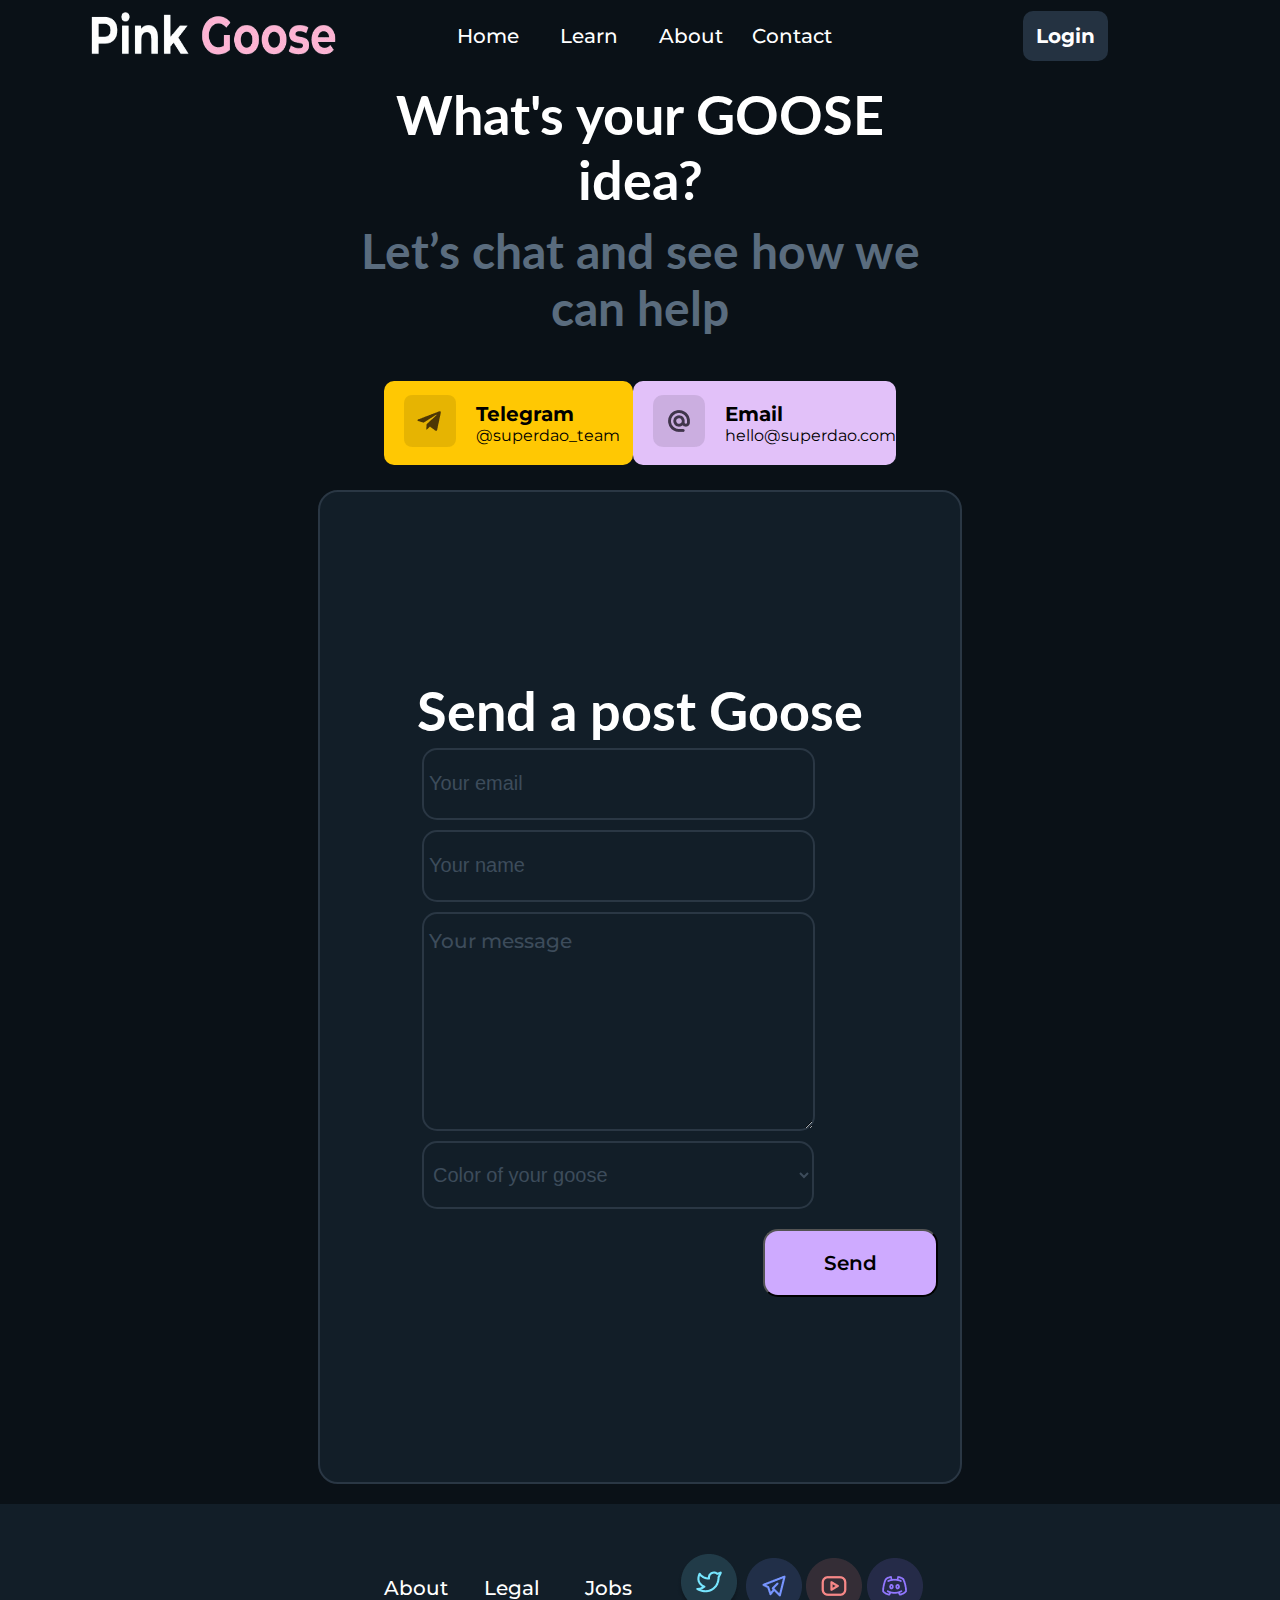
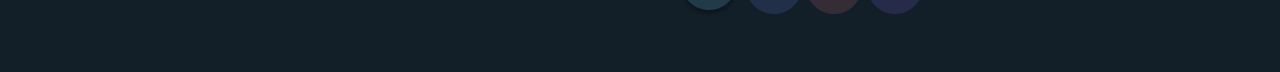
==== commit e3ad880c: "20-10-24 19:25" ====
--- a/contact.html
+++ b/contact.html
@@ -2,25 +2,27 @@
 
 <html lang="en">
 
-    <head>
-        <meta charset="UTF-8">
-        <meta name="viewport" content="width=device-width, initial-scale=1.0">
-        <title>Pink-Goose</title>
-        <link rel="stylesheet" href="style/style.css">
-        <link rel="preconnect" href="https://fonts.googleapis.com">
-        <link href="https://fonts.googleapis.com/css2?family=Montserrat:ital,wght@0,100..900;1,100..900&display=swap" rel="stylesheet">
-        <link href="https://fonts.googleapis.com/css2?family=Lato:ital,wght@0,100;0,300;0,400;0,700;0,900;1,100;1,300;1,400;1,700;1,900&family=Montserrat:ital,wght@0,100..900;1,100..900&display=swap" rel="stylesheet">
-        <link rel="icon" type="image/x-icon" href="img/Screenshot_2024-10-10_094955-removebg-preview.png">
-    </head>
+<head>
+    <meta charset="UTF-8">
+    <meta name="viewport" content="width=device-width, initial-scale=1.0">
+    <title>Pink-Goose</title>
+    <link rel="stylesheet" href="style/style.css">
+    <link rel="preconnect" href="https://fonts.googleapis.com">
+    <link href="https://fonts.googleapis.com/css2?family=Montserrat:ital,wght@0,100..900;1,100..900&display=swap"
+        rel="stylesheet">
+    <link
+        href="https://fonts.googleapis.com/css2?family=Lato:ital,wght@0,100;0,300;0,400;0,700;0,900;1,100;1,300;1,400;1,700;1,900&family=Montserrat:ital,wght@0,100..900;1,100..900&display=swap"
+        rel="stylesheet">
+    <link rel="icon" type="image/x-icon" href="img/Screenshot_2024-10-10_094955-removebg-preview.png">
+</head>
 
-    <body>
-        <header>
-
-        </header>
+<body>
+    <header>
         <section>
+            <!-- navbar with logo and links plus a login button -->
             <nav class="flex-row-wrap-evenly-centre">
                 <div class="links">
-                <a href="index.html"><img src="img/logo.png"></a> 
+                    <a href="index.html"><img src="img/logo.png"></a>
                 </div>
                 <div class="midden flex-row-wrap-evenly-centre">
                     <div><a href="index.html">Home</a></div>
@@ -33,79 +35,74 @@
                 </div>
             </nav>
         </section>
+    </header>
     
-        <main>
 
-            <div class="spacing"></div>
-            
-            <section class="contact-top">
-                <div class="contact-top-text lato">
-                    <h1>What's your GOOSE idea?</h1>
-                    <br>
-                    <p>Let’s chat and see how we can help</p>
-                </div>
-                
-                <div class="spacing"></div>
+    <main>
+        <section class="contact-top">
+            <!-- contact title and subtext -->
+            <div class="contact-top-text lato">
+                <h1>What's your GOOSE idea?</h1>
+                <p>Let’s chat and see how we can help</p>
+            </div>
 
-                <section class="content-top-cards montserrat">
-                    <div class="content-card content-card-telegram">
-                        <div class="logo">
-                            <img src="img/contactTelegram.png" alt="contact-telegram">
+
+            <!-- contact telegram and email cards -->
+            <div class="content-top-cards montserrat">
+                <div class="content-card content-card-telegram">
+                    <div class="logo">
+                        <img src="img/contact-telegram.png" alt="contact-telegram">
+                    </div>
+                    <div class="text">
+                        <div class="titlw">
+                            <h1>Telegram</h1>
                         </div>
-                        <div class="text">
-                            <div class="titlw">
-                                <h1>Telegram</h1>
-                            </div>
-                            <div class="subtext">
-                                <p>@superdao_team</p>
-                            </div>
+                        <div class="subtext">
+                            <p>@superdao_team</p>
                         </div>
                     </div>
+                </div>
 
-                    <div class="content-card-email content-card">
-                        <div class="logo">
-                            <img src="img/contactEmail.png" alt="contact-email">
+                <div class="content-card-email content-card">
+                    <div class="logo">
+                        <img src="img/contact-email.png" alt="contact-email">
+                    </div>
+                    <div class="text">
+                        <div class="titlw">
+                            <h1>Email</h1>
                         </div>
-                        <div class="text">
-                            <div class="titlw">
-                                <h1>Email</h1>
-                            </div>
-                            <div class="subtext">
-                                hello@superdao.com
-                            </div>
+                        <div class="subtext">
+                            hello@superdao.com
                         </div>
                     </div>
-                </section>
+                </div>
+            </div>
 
-                <div class="spacing"></div>
-                
-                <section class="contact-form content-common lato">
-                    <h1>Send a post Goose</h1>
-                    <br>
-                    <form class="montserrat">
-                        <input type="email" name="email" placeholder="Your email" class="norm content-common">
-                        <br>
-                        <input type="text" name="name" placeholder="Your name" class="norm content-common">
-                        <br>
-                        <textarea type="text" name="message" placeholder="Your message" class="norm bigger content-common montserrat"></textarea>
-                        <br>
-                        <select name="color" class="norm-o norm content-common">
-                            <option value="" disabled selected>Color of your goose</option>
-                            <option value="red">Red</option>
-                            <option value="white">White</option>
-                            <option value="blue">Blue</option>
-                            <option value="black">Black</option>
-                        </select>
-                        <input class="contact-button montserrat" type="submit" value="Send">
-                    </form>
-                </section>
+            <!-- contact form -->
+            <section class="contact-form content-common lato">
+                <h1>Send a post Goose</h1>
+                <form class="montserrat">
+                    <input type="email" name="email" placeholder="Your email" class="norm content-common">
+                    <input type="text" name="name" placeholder="Your name" class="norm content-common">
+                    <textarea type="text" name="message" placeholder="Your message" class="norm bigger content-common montserrat"></textarea>
+                    <select name="color" class="norm-o norm content-common">
+                        <option value="" disabled selected>Color of your goose</option>
+                        <option value="red">Red</option>
+                        <option value="white">White</option>
+                        <option value="blue">Blue</option>
+                        <option value="black">Black</option>
+                    </select>
+                    <input class="contact-button montserrat" type="submit" value="Send">
+                </form>
+            </section>
 
-                <div class="spacing"></div>
-            
-            </section>
-        </main>
-        
-        <footer class="flex-row-wrap-evenly-centre footer-content">
+
+        </section>
+    </main>
+
+<section>
+     <!-- footer with links and socials buttons -->
+     <footer class="flex-row-wrap-evenly-centre footer-content">
         <div class="footer-links montserrat">
             <div><a href="">About</a></div>
             <div><a href="">Legal</a></div>
@@ -115,9 +112,12 @@
             <div><img src="img/twitter.png" alt="twitter-logo"></div>
             <div><img src="img/telegram.png" alt="telegram-logo"></div>
             <div><img src="img/youtube.png" alt="youtube-logo"></div>
-            <div><img src="img/discord_1 1.png" alt="discord-logo"></div>
+            <div><img src="img/discord.png" alt="discord-logo"></div>
         </div>
-        
-        </footer>
-    </body>
+
+    </footer>
+</section>
+    
+</body>
+
 </html--- a/style/style.css
+++ b/style/style.css
@@ -23,6 +23,10 @@
     align-items: center;
 }
 
+.spacing{
+    height: 50px;
+}
+
 .lato{
     font-family: "Lato", sans-serif;
 }
@@ -35,12 +39,20 @@
     color: white;
 }
 
+.grayish-text{
+    color: #37424D;
+}
+
 .salmon{
     color: #FFB4D3;
 }
 
 .yellow{
     color: #FFC24C;
+}
+
+.purple-buttons div{
+    background-color: #CEAAFF;
 }
 
 .purple{
@@ -162,50 +174,43 @@
 
 .centre-content{
     width: 50%;
+    margin-top: 5px;
 }
 
 /* home */
 
+.home-common{
+    display: flex;
+    flex-wrap: wrap;
+}
+
+.home-padding{
+    padding: 5px;
+}
+
 .title-content{
-    display: flex;
-    text-align: center;
-    flex-direction: column;
-    align-content: center;
-    flex-wrap: wrap;
-    align-items: center;
-}
-
-.title-text{
-    padding: 5px;
+    text-align: center;
+    flex-direction: column;
+    align-content: center;
+    align-items: center;
 }
 
 .title-text h1{
-    color: #ffffff;
     font-size: 72px;
     font-weight: bold;
 }
 
-.title-subtext{
-    padding: 5px;
-}
-
 .title-subtext p1{
-    color: #ffffff;
-    font-family: "Montserrat", sans-serif;
     font-size: 26px;
 }
 
 .get-started-button{
-    display: flex;
-    padding: 5px;
-    width: 20%;
+    width: 200px;
     height: 8vh;
-    flex-wrap: wrap;
     align-content: center;
 }
 
 .get-started-button div{
-    background-color: #CEAAFF;
     height: 80%;
     width: 100%;
     text-align: center;
@@ -217,9 +222,7 @@
 }
 
 .arrow-title{
-    display: flex;
     height: 10vh;
-    flex-wrap: wrap;
     align-items: flex-end;
 }
 
@@ -230,29 +233,27 @@
 
 /* learn */
 
+.learn-common{
+    display: flex;
+    justify-content: space-between;
+    flex-wrap: wrap;
+    margin: 3px;
+}
+
 .learn-content{   
-    display: flex;
-    justify-content: space-between;
-    flex-direction: column;
-    align-content: center;
-    flex-wrap: wrap;
+    align-content: center;
+    flex-direction: column;
 }
 
 
 .learn-top{
     padding-top: 20px;
-    display: flex;
-    text-align: center;
-    flex-direction: row;
-    align-content: center;
-    flex-wrap: wrap;
+    text-align: center;
     align-items: center;
     width: 100%;
-    justify-content: space-between;
 }
 
 .learn-top h1{
-    color: #E5E5E5;
     font-size: 54px;
     font-weight: bold;
 }
@@ -263,7 +264,6 @@
 }
 
 .learn-middle-buttons{
-    display: flex;
     background-color: #243241;
     width: 23%;
     height: 5vh;
@@ -272,14 +272,11 @@
     text-align: center;
     align-items: center;
     justify-content: center;
-    font-family: "Montserrat", sans-serif;
     font-weight: 500;
     font-size: 15px;
 }
 
-.flex-wrap-row-evenly{
-    display: flex;
-    flex-wrap: wrap;
+.learn-flex{
     flex-direction: row;
     justify-content: space-evenly;
 }
@@ -289,72 +286,49 @@
 }
 
 .learn-bottom{
-    display: flex;
-    flex-direction: column;
-    flex-wrap: wrap;
-    align-content: center;
-    align-items: center;
-
+    flex-direction: column;
+    align-content: center;
+    align-items: center;
 }
 
 .img-undertitle{
-    font-family: "Montserrat", sans-serif;
     font-weight: bold;
     font-size: 18px;
     border-style: solid;
     position: relative;
     bottom: 31px;
-    display: flex;
     height: fit-content;
     border-radius: 25px;
     width: 380px;
     background-color: #FFB4D3;
     text-align: center;
-    flex-direction: row;
-    flex-wrap: wrap;
     align-content: center;
     justify-content: center;
 }
 
 .learn-middle{
-    display: flex;
-    flex-direction: column;
-    flex-wrap: wrap;
+    margin-bottom: 20px;
+    flex-direction: column;
     width: 100%;
     align-content: center;
     align-items: center;
 }
 
 .learn-middle-text{
-    color: #37424D;
     font-weight: bold;
     font-size: 54px;
 }
 
-.learn-middle-text-white{
-    color: white;
-    font-weight: bold;
-    font-size: 54px;
-}
-
-.learn-middle-text-pink{
-    color: #FFB4D3;
-    font-weight: bold;
-    font-size: 54px;
-}
 
 .two-stars-learn{
     width: 76.17px;
     height: 57px;
     position: relative;
-    left: 300px;
-
+    left: 340px;
 }
 
 .learn-middle-bottom{
-    display: flex;
-    flex-direction: row;
-    flex-wrap: wrap;
+    margin-top: 10px;
     width: 100%;
     align-content: center;
     align-items: center;
@@ -369,18 +343,6 @@
     width: 66.96px;
     position: relative;
     bottom: 40px;
-}
-
-.spacing{
-    height: 50px;
-}
-
-
-.learn-button-cards{
-    display: flex;
-    flex-wrap: wrap;
-    flex-direction: row;
-    justify-content: space-between;
 }
 
 .learn-button-cards img{
@@ -423,6 +385,7 @@
     font-size: larger;
     text-align: center;
     color: white;
+    margin-bottom: 30px;
 }
 
 .about-people-cards{
@@ -430,6 +393,7 @@
     flex-direction: row;
     flex-wrap: wrap;
     justify-content: space-around;
+    margin-bottom: 10px;
 }
 
 .about-people-cards img{
@@ -440,11 +404,13 @@
 .about-people-subtext{
     color: white;
     text-align: center;
+    margin-bottom: 20px;
 }
 
 .about-people-subtext p{
     font-weight: 700;
     font-size: 40px;
+    margin: 10px;
 }
 
 .about-weekly{
@@ -460,6 +426,7 @@
     justify-content: space-evenly;
     border-width: 2px;
     align-items: center;
+    margin-bottom: 20px;
 }
 
 .about-weekly-title{
@@ -512,6 +479,7 @@
     flex-wrap: wrap;
     width: 100%;
     height: 30vh;
+    margin-bottom: 40px;
 }
 
 .about-press-title{
@@ -694,11 +662,13 @@
 .contact-top-text{
     font-weight: 700;
     text-align: center;
+    margin-bottom: 20px;
 }
 
 .contact-top-text h1{
     color: white;
     font-size: 54px;
+    margin: 10px;
 }
 
 .contact-top-text p{
@@ -715,6 +685,9 @@
     display: flex;
     justify-content: space-between;
     width: 80%;
+    margin-bottom: 25px;
+    margin-top: 25px;
+
 }
 
 .content-top-cards .logo{
@@ -770,6 +743,7 @@
     align-items: flex-start;
     justify-content: center;
     border-radius: 20px;
+    margin-bottom: 20px;
 }
 
 .contact-form h1{
